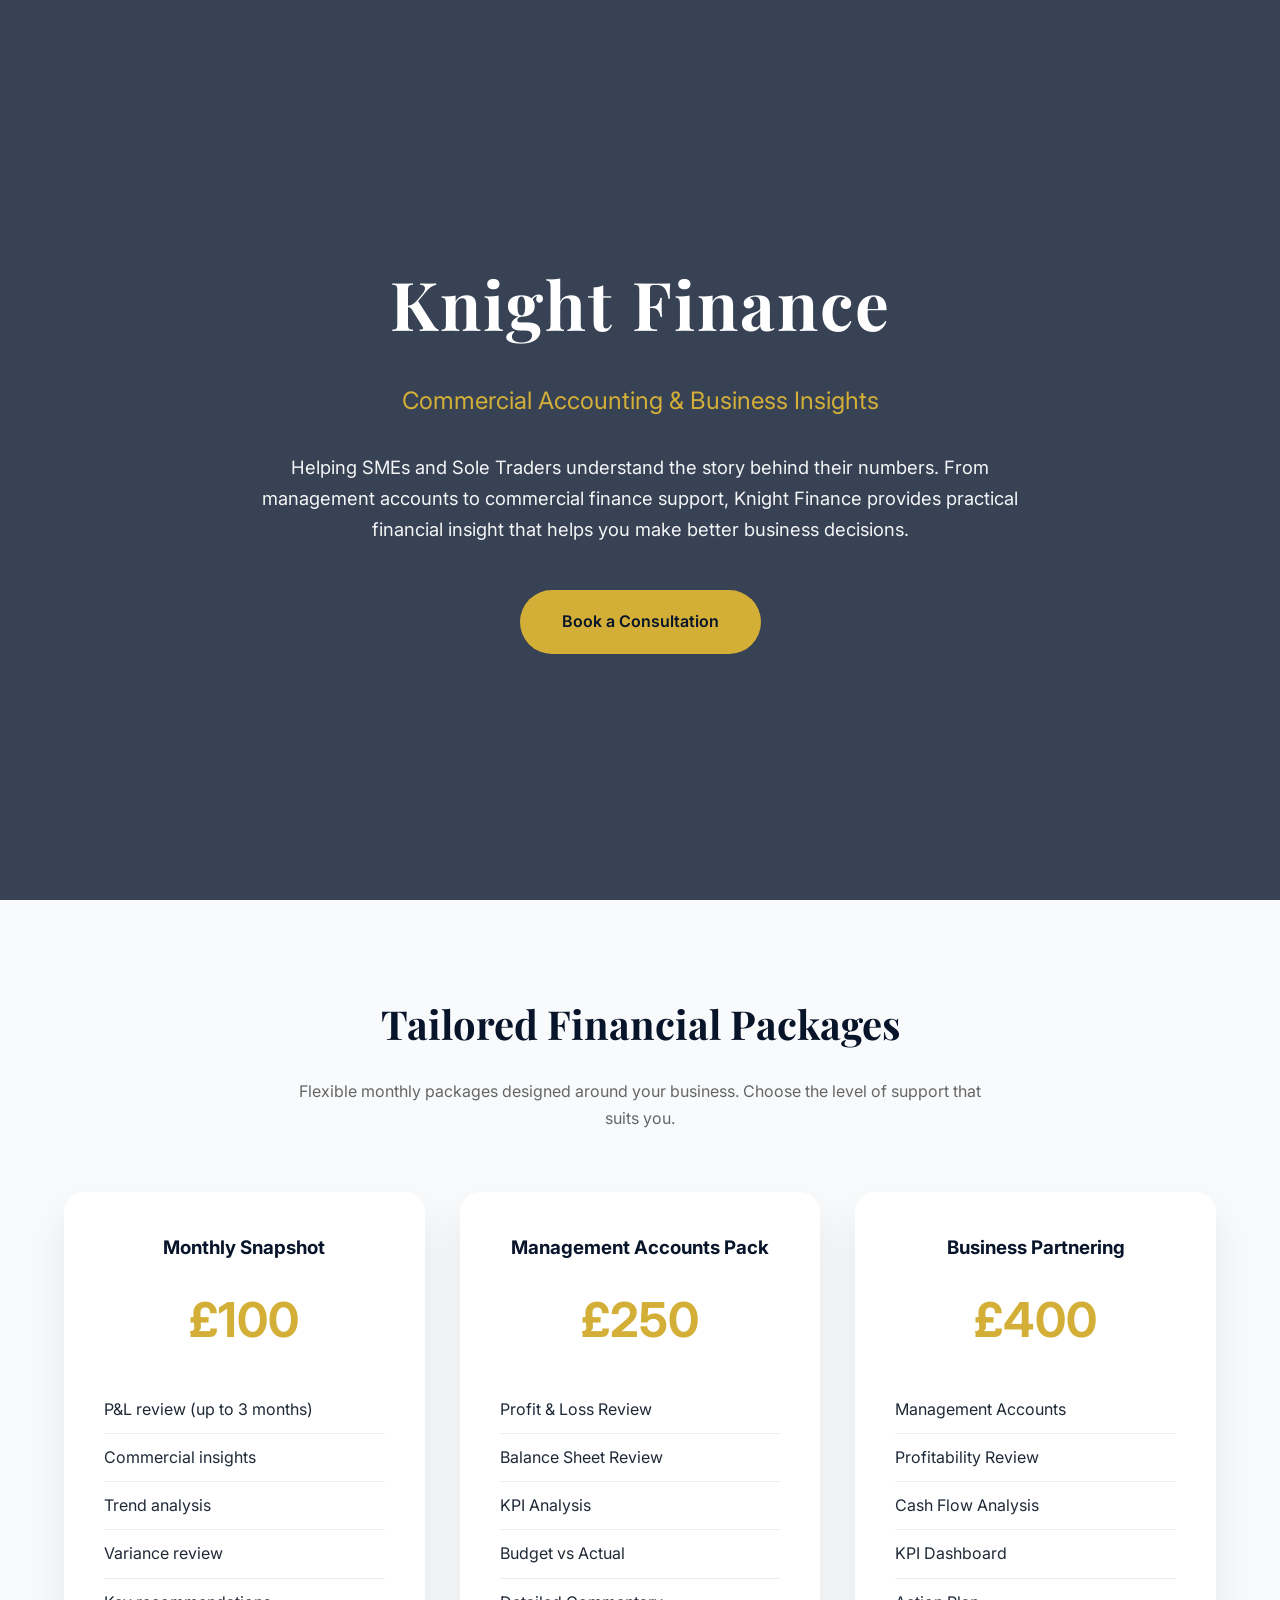
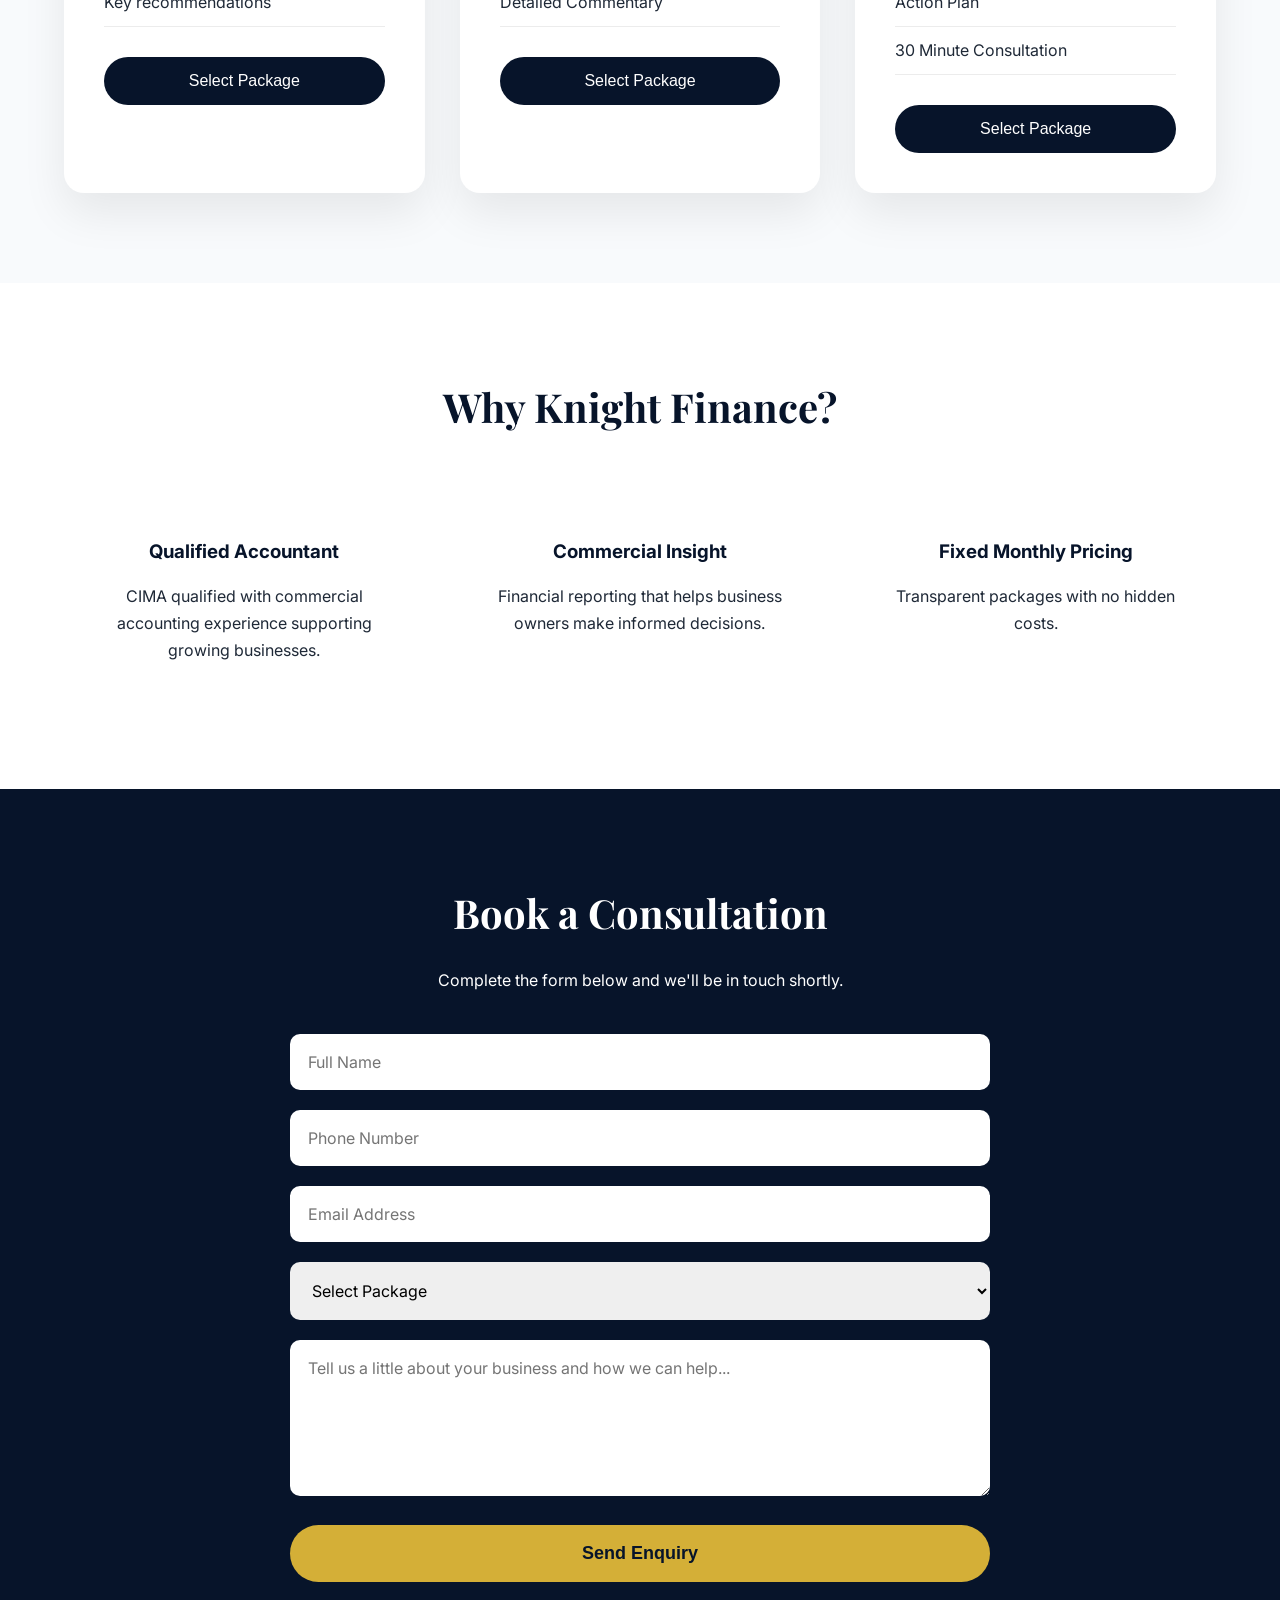
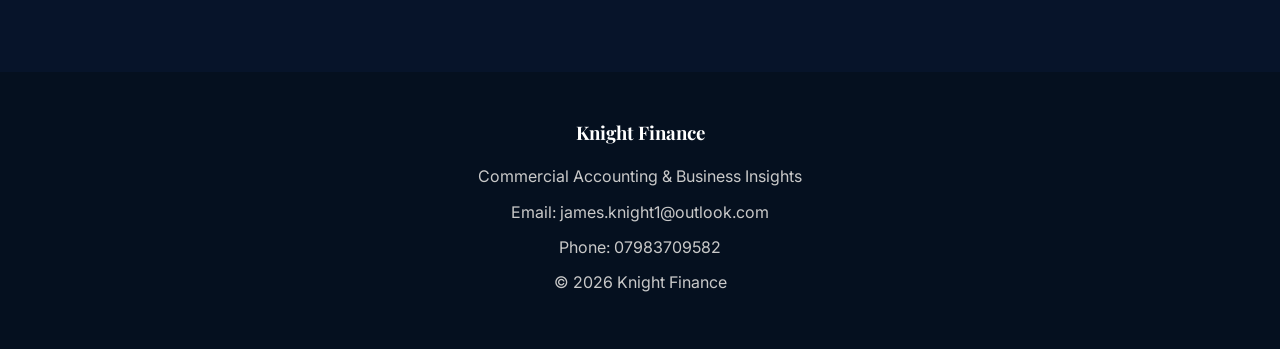
==== index.html @ 29761f83 "Add files via upload" ====
<!DOCTYPE html>
<html lang="en">
<head>

    <meta charset="UTF-8">
    <meta name="viewport" content="width=device-width, initial-scale=1.0">

    <title>Knight Finance | Commercial Accounting & Business Insights</title>

    <meta name="description" content="Commercial accounting, management accounts and business partnering services for SMEs and sole traders.">

    <link rel="stylesheet" href="style.css">

    <!-- Google Fonts -->
    <link rel="preconnect" href="https://fonts.googleapis.com">
    <link rel="preconnect" href="https://fonts.gstatic.com" crossorigin>

    <link href="https://fonts.googleapis.com/css2?family=Playfair+Display:wght@500;600;700&family=Inter:wght@300;400;500;600&display=swap" rel="stylesheet">

</head>

<body>

<!-- ================= HERO ================= -->

<header class="hero">

    <div class="hero-overlay">

        <div class="container">

            <h1>Knight Finance</h1>

            <p class="tagline">
                Commercial Accounting & Business Insights
            </p>

            <p class="intro">

                Helping SMEs and Sole Traders understand the story behind their numbers.

                From management accounts to commercial finance support,
                Knight Finance provides practical financial insight that
                helps you make better business decisions.

            </p>

            <a href="#contact" class="hero-button">
                Book a Consultation
            </a>

        </div>

    </div>

</header>

<!-- ================= SERVICES ================= -->

<section class="services">

    <div class="container">

        <h2>Tailored Financial Packages</h2>

        <p class="section-text">

            Flexible monthly packages designed around your business.

            Choose the level of support that suits you.

        </p>

        <div class="cards">

            <!-- CARD 1 -->

            <div class="card">

                <h3>Monthly Snapshot</h3>

                <div class="price">£100</div>

                <ul>

                    <li>P&L review (up to 3 months)</li>
                    <li>Commercial insights</li>
                    <li>Trend analysis</li>
                    <li>Variance review</li>
                    <li>Key recommendations</li>

                </ul>

                <button onclick="selectPackage('Monthly Snapshot')">
                    Select Package
                </button>

            </div>

            <!-- CARD 2 -->

            <div class="card">

                <h3>Management Accounts Pack</h3>

                <div class="price">£250</div>

                <ul>

                    <li>Profit & Loss Review</li>
                    <li>Balance Sheet Review</li>
                    <li>KPI Analysis</li>
                    <li>Budget vs Actual</li>
                    <li>Detailed Commentary</li>

                </ul>

                <button onclick="selectPackage('Management Accounts Pack')">
                    Select Package
                </button>

            </div>

            <!-- CARD 3 -->

            <div class="card">

                <h3>Business Partnering</h3>

                <div class="price">£400</div>

                <ul>

                    <li>Management Accounts</li>
                    <li>Profitability Review</li>
                    <li>Cash Flow Analysis</li>
                    <li>KPI Dashboard</li>
                    <li>Action Plan</li>
                    <li>30 Minute Consultation</li>

                </ul>

                <button onclick="selectPackage('Business Partnering')">
                    Select Package
                </button>

            </div>

        </div>

    </div>

</section>

<!-- ================= ABOUT ================= -->

<section class="about">

    <div class="container">

        <h2>Why Knight Finance?</h2>

        <div class="features">

            <div class="feature">

                <h3>Qualified Accountant</h3>

                <p>
                    CIMA qualified with commercial accounting experience supporting growing businesses.
                </p>

            </div>

            <div class="feature">

                <h3>Commercial Insight</h3>

                <p>
                    Financial reporting that helps business owners make informed decisions.
                </p>

            </div>

            <div class="feature">

                <h3>Fixed Monthly Pricing</h3>

                <p>
                    Transparent packages with no hidden costs.
                </p>

            </div>

        </div>

    </div>

</section>

<!-- ================= CONTACT ================= -->

<section id="contact" class="contact">

    <div class="container">

        <h2>Book a Consultation</h2>

        <p>
            Complete the form below and we'll be in touch shortly.
        </p>

        <form
            action="https://api.web3forms.com/submit"
            method="POST">

            <!-- Replace with your Web3Forms key -->

            <input
                type="hidden"
                name="access_key"
                value="YOUR_ACCESS_KEY">

            <input
                type="hidden"
                name="subject"
                value="New Knight Finance Enquiry">

            <input
                type="text"
                name="Name"
                placeholder="Full Name"
                required>

            <input
                type="tel"
                name="Phone"
                placeholder="Phone Number"
                required>

            <input
                type="email"
                name="Email"
                placeholder="Email Address"
                required>

            <select
                id="package"
                name="Package"
                required>

                <option value="">Select Package</option>

                <option>Monthly Snapshot</option>

                <option>Management Accounts Pack</option>

                <option>Business Partnering</option>

            </select>

            <textarea

                name="Comments"

                rows="6"

                placeholder="Tell us a little about your business and how we can help..."></textarea>

            <button type="submit">

                Send Enquiry

            </button>

        </form>

    </div>

</section>

<!-- ================= FOOTER ================= -->

<footer>

    <div class="container">

        <h3>Knight Finance</h3>

        <p>Commercial Accounting & Business Insights</p>

        <p>

            Email:
            james.knight1@outlook.com

        </p>

        <p>

            Phone:
            07983709582

        </p>

        <p>

            © 2026 Knight Finance

        </p>

    </div>

</footer>

<script src="script.js"></script>

</body>

</html>
---- style.css ----
/* ===========================
   KNIGHT FINANCE
=========================== */

*{
    margin:0;
    padding:0;
    box-sizing:border-box;
}

html{
    scroll-behavior:smooth;
}

body{

    font-family:'Inter',sans-serif;
    color:#1f2937;
    background:#f8fafc;
    line-height:1.7;

}

.container{

    width:90%;
    max-width:1200px;
    margin:auto;

}

/* ===========================
   HERO
=========================== */

.hero{

    height:100vh;

    background:
        linear-gradient(rgba(7,20,42,.80),rgba(7,20,42,.80)),
        url("https://images.unsplash.com/photo-1554224155-6726b3ff858f?auto=format&fit=crop&w=1800&q=80");

    background-size:cover;
    background-position:center;

    display:flex;
    align-items:center;
    justify-content:center;

    text-align:center;

    color:white;

}

.hero-overlay{

    width:100%;

}

.hero h1{

    font-family:'Playfair Display',serif;

    font-size:4.2rem;

    margin-bottom:20px;

    letter-spacing:2px;

}

.tagline{

    font-size:1.5rem;

    color:#d4af37;

    margin-bottom:30px;

}

.intro{

    max-width:760px;

    margin:auto;

    font-size:1.15rem;

    margin-bottom:45px;

    opacity:.95;

}

.hero-button{

    display:inline-block;

    padding:18px 42px;

    text-decoration:none;

    background:#d4af37;

    color:#07142a;

    font-weight:600;

    border-radius:50px;

    transition:.3s;

}

.hero-button:hover{

    transform:translateY(-4px);

    background:white;

}

/* ===========================
   SECTIONS
=========================== */

section{

    padding:90px 0;

}

section h2{

    text-align:center;

    font-family:'Playfair Display',serif;

    font-size:2.5rem;

    color:#07142a;

    margin-bottom:20px;

}

.section-text{

    max-width:700px;

    margin:auto;

    text-align:center;

    margin-bottom:60px;

    color:#666;

}

/* ===========================
   CARDS
=========================== */

.cards{

    display:grid;

    grid-template-columns:repeat(auto-fit,minmax(300px,1fr));

    gap:35px;

}

.card{

    background:white;

    padding:40px;

    border-radius:20px;

    box-shadow:0 20px 45px rgba(0,0,0,.08);

    transition:.35s;

}

.card:hover{

    transform:translateY(-10px);

}

.card h3{

    text-align:center;

    margin-bottom:15px;

    color:#07142a;

}

.price{

    text-align:center;

    color:#d4af37;

    font-size:3rem;

    font-weight:bold;

    margin-bottom:25px;

}

.card ul{

    list-style:none;

}

.card li{

    padding:10px 0;

    border-bottom:1px solid #ececec;

}

.card button{

    width:100%;

    margin-top:30px;

    padding:15px;

    border:none;

    border-radius:50px;

    cursor:pointer;

    background:#07142a;

    color:white;

    font-size:16px;

    transition:.3s;

}

.card button:hover{

    background:#d4af37;

    color:#07142a;

}

/* ===========================
   ABOUT
=========================== */

.about{

    background:white;

}

.features{

    display:grid;

    grid-template-columns:repeat(auto-fit,minmax(250px,1fr));

    gap:35px;

    margin-top:60px;

}

.feature{

    text-align:center;

    padding:35px;

}

.feature h3{

    color:#07142a;

    margin-bottom:15px;

}

/* ===========================
   CONTACT
=========================== */

.contact{

    background:#07142a;

    color:white;

}

.contact h2{

    color:white;

}

.contact p{

    text-align:center;

    margin-bottom:40px;

}

form{

    max-width:700px;

    margin:auto;

}

input,
select,
textarea{

    width:100%;

    padding:18px;

    margin-bottom:20px;

    border:none;

    border-radius:10px;

    font-size:16px;

    font-family:inherit;

}

textarea{

    resize:vertical;

}

form button{

    width:100%;

    padding:18px;

    background:#d4af37;

    color:#07142a;

    border:none;

    border-radius:50px;

    cursor:pointer;

    font-size:18px;

    font-weight:600;

    transition:.3s;

}

form button:hover{

    background:white;

}

/* ===========================
   FOOTER
=========================== */

footer{

    background:#05101f;

    color:white;

    text-align:center;

    padding:45px 20px;

}

footer h3{

    font-family:'Playfair Display',serif;

    margin-bottom:15px;

}

footer p{

    margin:8px 0;

    color:#c9c9c9;

}

/* ===========================
   ANIMATIONS
=========================== */
.card,
.feature {
    opacity: 0;
    transform: translateY(30px);
    transition: all 0.6s ease;
}

.card.visible,
.feature.visible {
    opacity: 1;
    transform: translateY(0);
}

.card,
.feature{

    animation:fadeUp .8s ease;

}

@keyframes fadeUp{

    from{

        opacity:0;

        transform:translateY(35px);

    }

    to{

        opacity:1;

        transform:translateY(0);

    }

}

/* ===========================
   RESPONSIVE
=========================== */

@media(max-width:768px){

.hero{

    height:auto;

    padding:120px 0;

}

.hero h1{

    font-size:2.8rem;

}

.tagline{

    font-size:1.2rem;

}

.intro{

    font-size:1rem;

}

section{

    padding:70px 0;

}

section h2{

    font-size:2rem;

}

.cards{

    grid-template-columns:1fr;

}

.features{

    grid-template-columns:1fr;

}

}
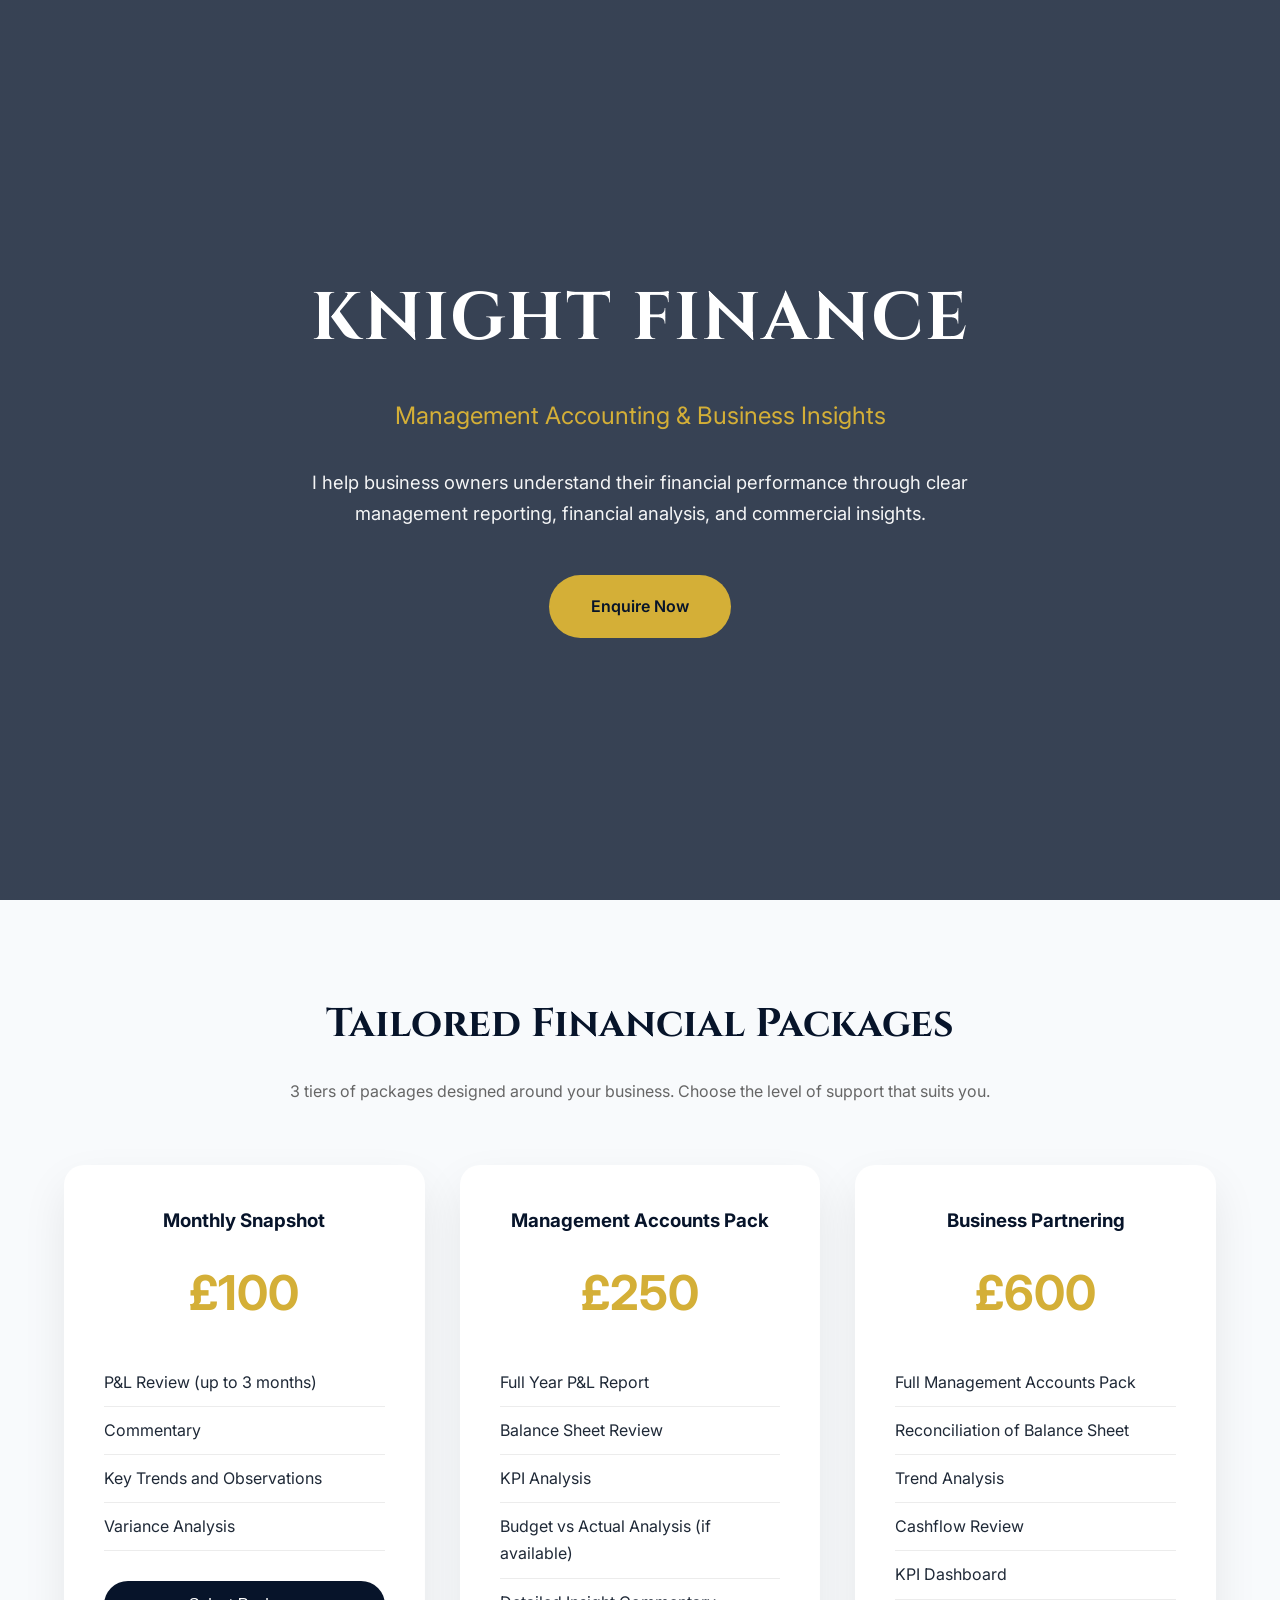
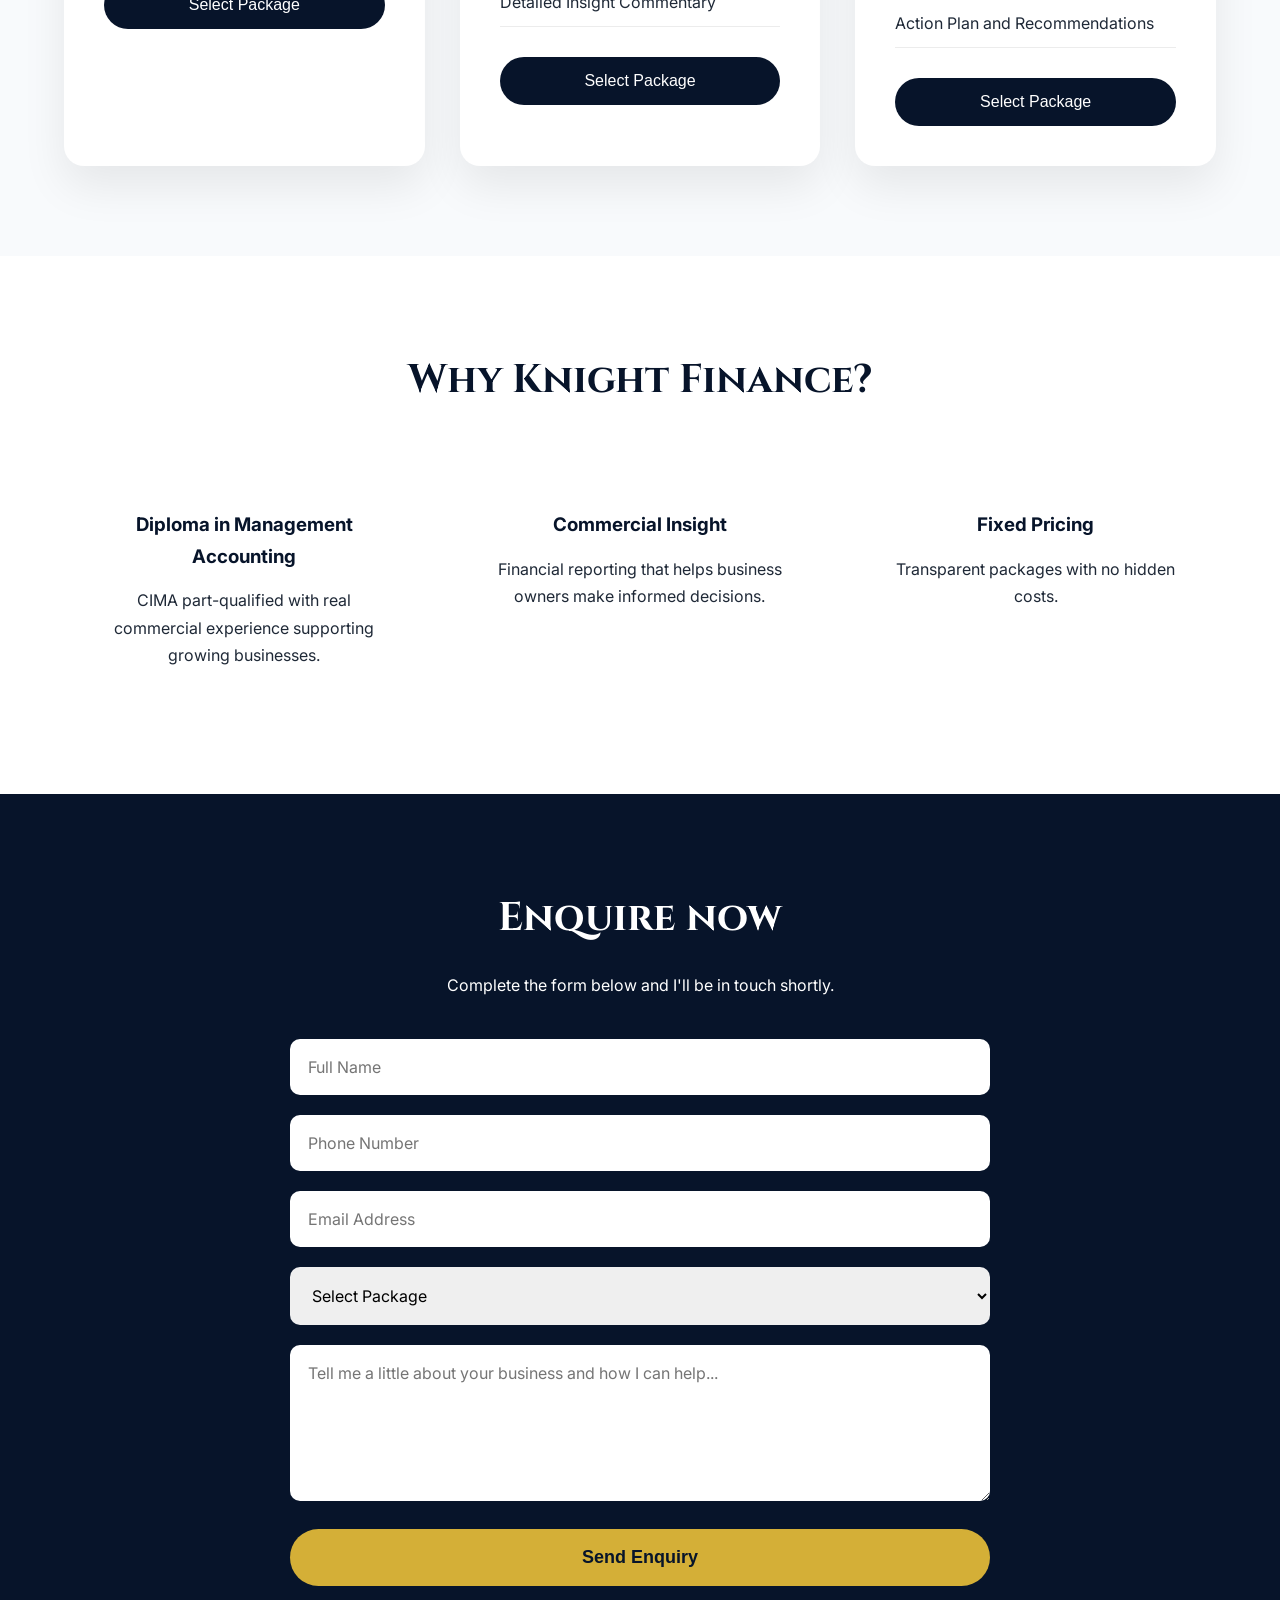
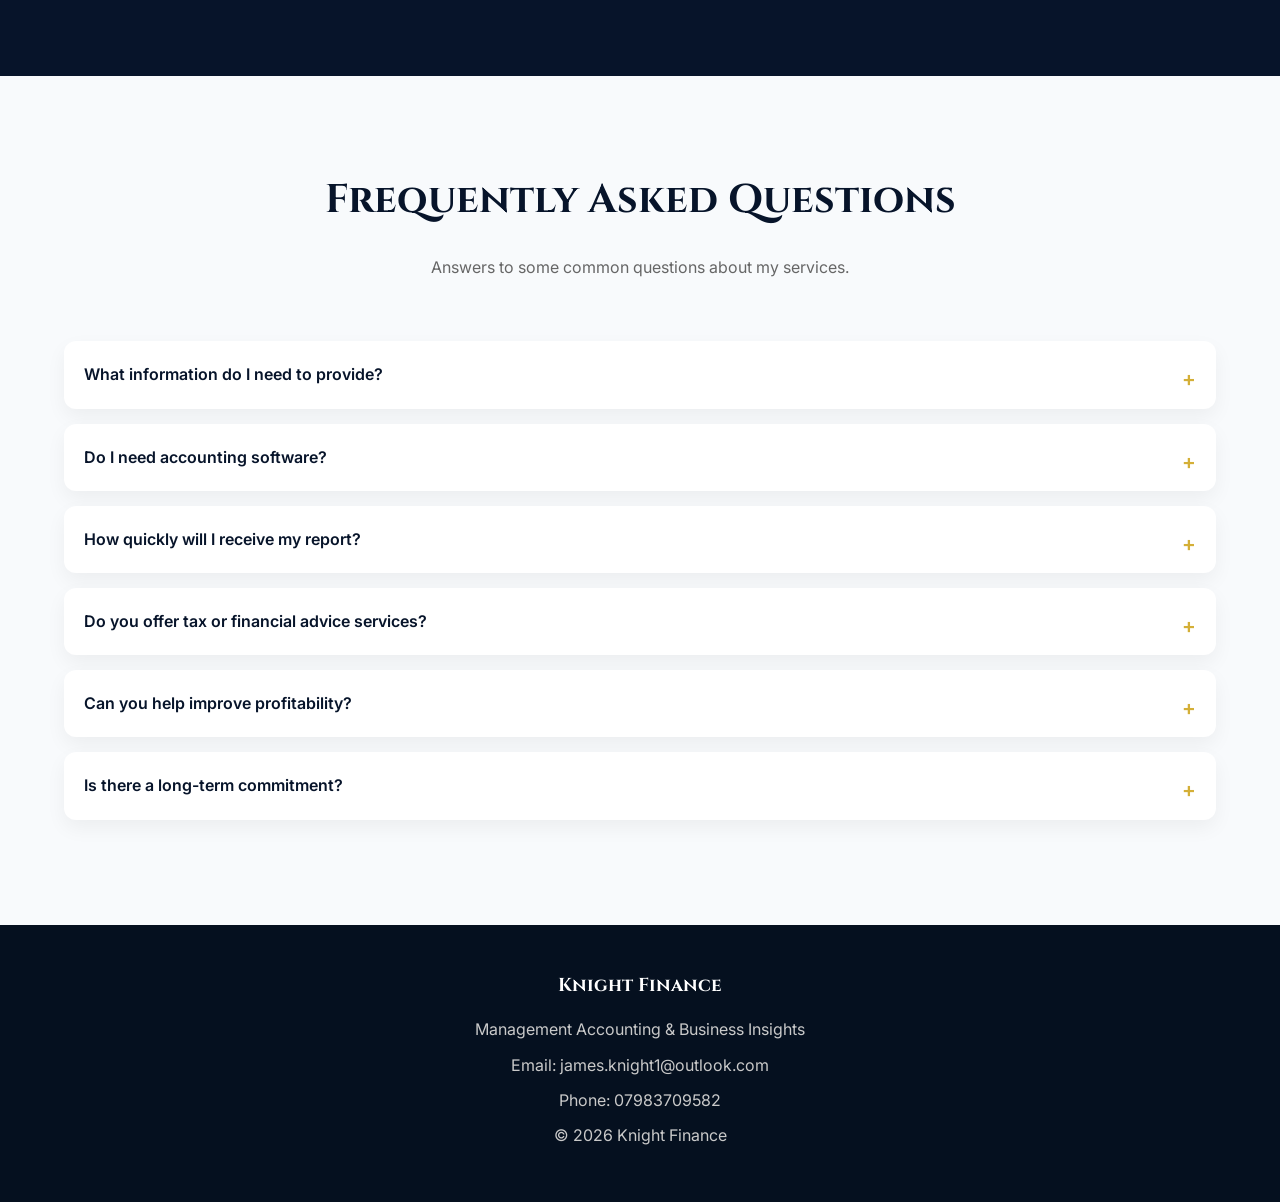
==== commit a28ff5e9: "Add files via upload" ====
--- a/index.html
+++ b/index.html
@@ -5,7 +5,7 @@
     <meta charset="UTF-8">
     <meta name="viewport" content="width=device-width, initial-scale=1.0">
 
-    <title>Knight Finance | Commercial Accounting & Business Insights</title>
+    <title>Knight Financial Performance | Management Accounting & Business Insights</title>
 
     <meta name="description" content="Commercial accounting, management accounts and business partnering services for SMEs and sole traders.">
 
@@ -15,7 +15,8 @@
     <link rel="preconnect" href="https://fonts.googleapis.com">
     <link rel="preconnect" href="https://fonts.gstatic.com" crossorigin>
 
-    <link href="https://fonts.googleapis.com/css2?family=Playfair+Display:wght@500;600;700&family=Inter:wght@300;400;500;600&display=swap" rel="stylesheet">
+    <link href="https://fonts.googleapis.com/css2?family=Cinzel:wght@400;500;600;700&family=Playfair+Display:wght@500;600;700&family=Inter:wght@300;400;500;600&display=swap" rel="stylesheet">
+
 
 </head>
 
@@ -29,24 +30,20 @@
 
         <div class="container">
 
-            <h1>Knight Finance</h1>
+            <h1>KNIGHT FINANCE</h1>
 
             <p class="tagline">
-                Commercial Accounting & Business Insights
+                Management Accounting & Business Insights
             </p>
 
             <p class="intro">
 
-                Helping SMEs and Sole Traders understand the story behind their numbers.
-
-                From management accounts to commercial finance support,
-                Knight Finance provides practical financial insight that
-                helps you make better business decisions.
+                I help business owners understand their financial performance through clear management reporting, financial analysis, and commercial insights.
 
             </p>
 
             <a href="#contact" class="hero-button">
-                Book a Consultation
+                Enquire Now
             </a>
 
         </div>
@@ -65,7 +62,7 @@
 
         <p class="section-text">
 
-            Flexible monthly packages designed around your business.
+            3 tiers of packages designed around your business.
 
             Choose the level of support that suits you.
 
@@ -83,12 +80,11 @@
 
                 <ul>
 
-                    <li>P&L review (up to 3 months)</li>
-                    <li>Commercial insights</li>
-                    <li>Trend analysis</li>
-                    <li>Variance review</li>
-                    <li>Key recommendations</li>
-
+                    <li>P&L Review (up to 3 months)</li>
+                    <li>Commentary</li>
+                    <li>Key Trends and Observations</li>
+                    <li>Variance Analysis</li>
+                  
                 </ul>
 
                 <button onclick="selectPackage('Monthly Snapshot')">
@@ -107,11 +103,11 @@
 
                 <ul>
 
-                    <li>Profit & Loss Review</li>
+                    <li>Full Year P&L Report</li>
                     <li>Balance Sheet Review</li>
                     <li>KPI Analysis</li>
-                    <li>Budget vs Actual</li>
-                    <li>Detailed Commentary</li>
+                    <li>Budget vs Actual Analysis (if available)</li>
+                    <li>Detailed Insight Commentary</li>
 
                 </ul>
 
@@ -127,17 +123,17 @@
 
                 <h3>Business Partnering</h3>
 
-                <div class="price">£400</div>
+                <div class="price">£600</div>
 
                 <ul>
 
-                    <li>Management Accounts</li>
-                    <li>Profitability Review</li>
-                    <li>Cash Flow Analysis</li>
+                    <li>Full Management Accounts Pack</li>
+                    <li>Reconciliation of Balance Sheet</li>
+                    <li>Trend Analysis</li>
+                    <li>Cashflow Review</li>
                     <li>KPI Dashboard</li>
-                    <li>Action Plan</li>
-                    <li>30 Minute Consultation</li>
-
+		    <li>Action Plan and Recommendations</li>
+                   
                 </ul>
 
                 <button onclick="selectPackage('Business Partnering')">
@@ -164,10 +160,10 @@
 
             <div class="feature">
 
-                <h3>Qualified Accountant</h3>
+                <h3>Diploma in Management Accounting</h3>
 
                 <p>
-                    CIMA qualified with commercial accounting experience supporting growing businesses.
+                    CIMA part-qualified with real commercial experience supporting growing businesses.
                 </p>
 
             </div>
@@ -184,7 +180,7 @@
 
             <div class="feature">
 
-                <h3>Fixed Monthly Pricing</h3>
+                <h3>Fixed Pricing</h3>
 
                 <p>
                     Transparent packages with no hidden costs.
@@ -204,81 +200,142 @@
 
     <div class="container">
 
-        <h2>Book a Consultation</h2>
+        <h2>Enquire now</h2>
 
         <p>
-            Complete the form below and we'll be in touch shortly.
-        </p>
-
-        <form
-            action="https://api.web3forms.com/submit"
-            method="POST">
-
-            <!-- Replace with your Web3Forms key -->
-
-            <input
-                type="hidden"
-                name="access_key"
-                value="YOUR_ACCESS_KEY">
-
-            <input
-                type="hidden"
-                name="subject"
-                value="New Knight Finance Enquiry">
-
-            <input
-                type="text"
-                name="Name"
-                placeholder="Full Name"
-                required>
-
-            <input
-                type="tel"
-                name="Phone"
-                placeholder="Phone Number"
-                required>
-
-            <input
-                type="email"
-                name="Email"
-                placeholder="Email Address"
-                required>
-
-            <select
-                id="package"
-                name="Package"
-                required>
-
-                <option value="">Select Package</option>
-
-                <option>Monthly Snapshot</option>
-
-                <option>Management Accounts Pack</option>
-
-                <option>Business Partnering</option>
-
-            </select>
-
-            <textarea
-
-                name="Comments"
-
-                rows="6"
-
-                placeholder="Tell us a little about your business and how we can help..."></textarea>
-
-            <button type="submit">
-
-                Send Enquiry
-
-            </button>
-
-        </form>
+            Complete the form below and I'll be in touch shortly.
+        </p>
+
+       <form
+    action="https://api.web3forms.com/submit"
+    method="POST">
+
+    <!-- Web3Forms Access Key -->
+    <input
+        type="hidden"
+        name="access_key"
+        value="9df2be06-7545-44ce-b2ca-515fc79d95dc">
+
+    <!-- Email Subject -->
+    <input
+        type="hidden"
+        name="subject"
+        value="New Knight Finance Enquiry">
+
+    <!-- Honeypot Spam Protection -->
+    <input
+        type="checkbox"
+        name="botcheck"
+        style="display: none;">
+
+    <input
+        type="text"
+        name="Name"
+        placeholder="Full Name"
+        required>
+
+    <input
+        type="tel"
+        name="Phone"
+        placeholder="Phone Number"
+        required>
+
+    <input
+        type="email"
+        name="Email"
+        placeholder="Email Address"
+        required>
+
+    <select
+        id="package"
+        name="Package"
+        required>
+
+        <option value="">Select Package</option>
+        <option value="Monthly Snapshot">Monthly Snapshot</option>
+        <option value="Management Accounts Pack">Management Accounts Pack</option>
+        <option value="Business Partnering">Business Partnering</option>
+
+    </select>
+
+    <textarea
+        name="Comments"
+        rows="6"
+        placeholder="Tell me a little about your business and how I can help..."
+        required></textarea>
+
+    <button type="submit">
+        Send Enquiry
+    </button>
+
+</form>
 
     </div>
 
 </section>
 
+<!-- ================= FAQ ================= -->
+
+<section class="faq">
+
+    <div class="container">
+
+        <h2>Frequently Asked Questions</h2>
+
+        <p class="section-text">
+            Answers to some common questions about my services.
+        </p>
+
+        <details class="faq-item">
+            <summary>What information do I need to provide?</summary>
+            <p>
+                Typically, I’ll require your profit and loss report, balance sheet,
+                and any supporting financial information available from your accounting software.
+            </p>
+        </details>
+
+        <details class="faq-item">
+            <summary>Do I need accounting software?</summary>
+            <p>
+                No. While reports from software such as Xero, QuickBooks, or Sage are helpful,
+                I can work with spreadsheets and other financial records where appropriate.
+            </p>
+        </details>
+
+        <details class="faq-item">
+            <summary>How quickly will I receive my report?</summary>
+            <p>
+                Most reports are completed within 3–5 working days of receiving the required information.
+                More detailed engagements may take longer depending on complexity.
+            </p>
+        </details>
+
+        <details class="faq-item">
+            <summary>Do you offer tax or financial advice services?</summary>
+            <p>
+                No. I purely provide you with a clear representation of your performance. I present my findings and identify areas of improvement.
+            </p>
+        </details>
+
+        <details class="faq-item">
+            <summary>Can you help improve profitability?</summary>
+            <p>
+                Yes. My analysis focuses on identifying trends, cost drivers,
+                performance issues, and opportunities to improve financial results.
+            </p>
+        </details>
+
+        <details class="faq-item">
+            <summary>Is there a long-term commitment?</summary>
+            <p>
+                No. You can purchase a one-off package or discuss ongoing support depending on your business needs.
+            </p>
+        </details>
+
+    </div>
+
+</section>
+
 <!-- ================= FOOTER ================= -->
 
 <footer>
@@ -287,7 +344,7 @@
 
         <h3>Knight Finance</h3>
 
-        <p>Commercial Accounting & Business Insights</p>
+        <p>Management Accounting & Business Insights</p>
 
         <p>
 
--- a/style.css
+++ b/style.css
@@ -62,7 +62,7 @@
 
 .hero h1{
 
-    font-family:'Playfair Display',serif;
+    font-family:'Cinzel',serif;
 
     font-size:4.2rem;
 
@@ -138,7 +138,7 @@
 
     text-align:center;
 
-    font-family:'Playfair Display',serif;
+    font-family:'Cinzel',serif;
 
     font-size:2.5rem;
 
@@ -412,7 +412,7 @@
 
 footer h3{
 
-    font-family:'Playfair Display',serif;
+    font-family:'Cinzel',serif;
 
     margin-bottom:15px;
 
@@ -470,6 +470,55 @@
 }
 
 /* ===========================
+   FAQ
+=========================== */
+
+.faq {
+    background: #f8fafc;
+}
+
+.faq-item {
+    background: white;
+    border-radius: 12px;
+    padding: 20px;
+    margin-bottom: 15px;
+    box-shadow: 0 8px 20px rgba(0,0,0,.05);
+    transition: all .3s ease;
+}
+
+.faq-item:hover {
+    transform: translateY(-2px);
+    box-shadow: 0 12px 25px rgba(0,0,0,.08);
+}
+
+.faq-item summary {
+    cursor: pointer;
+    font-weight: 600;
+    color: #07142a;
+    list-style: none;
+}
+
+.faq-item summary::-webkit-details-marker {
+    display: none;
+}
+
+.faq-item summary::after {
+    content: "+";
+    float: right;
+    font-size: 1.3rem;
+    color: #d4af37;
+}
+
+.faq-item[open] summary::after {
+    content: "−";
+}
+
+.faq-item p {
+    margin-top: 15px;
+    color: #666;
+}
+
+/* ===========================
    RESPONSIVE
 =========================== */
 
@@ -525,4 +574,4 @@
 
 }
 
-}+}
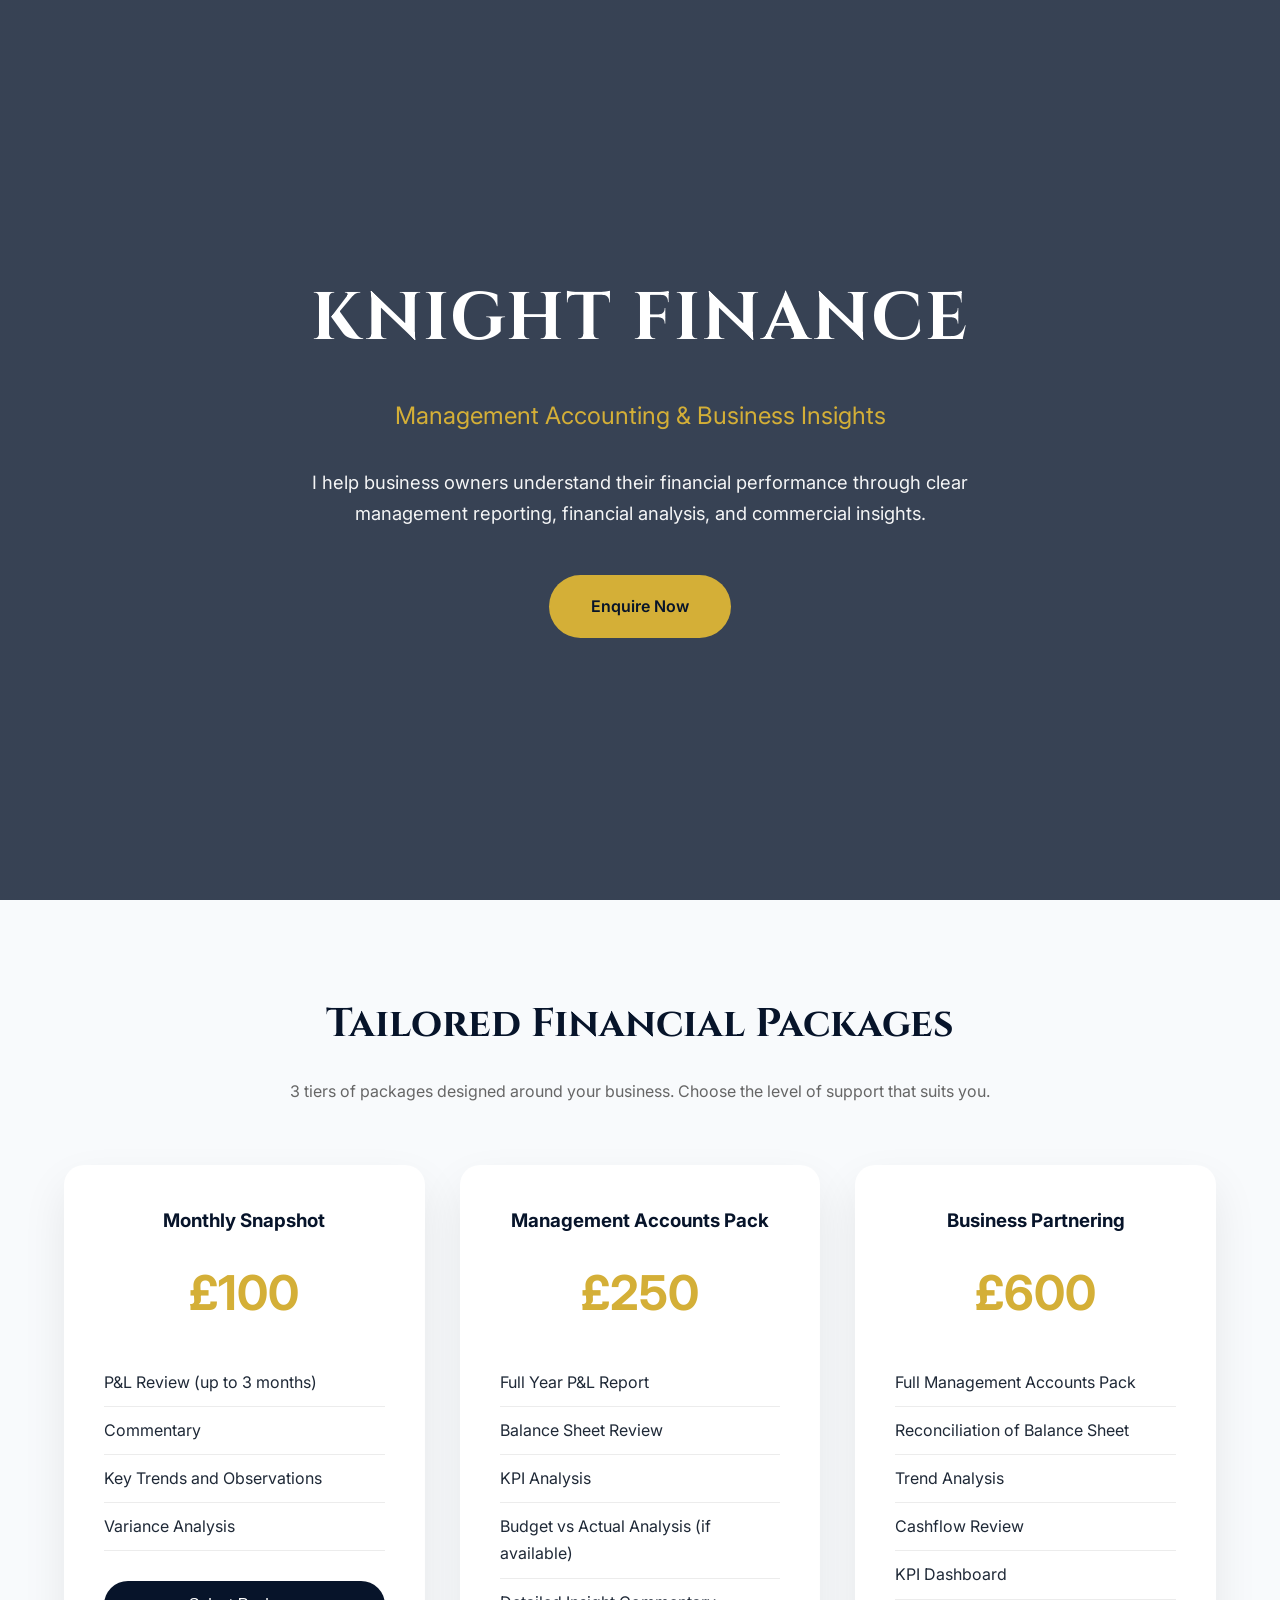
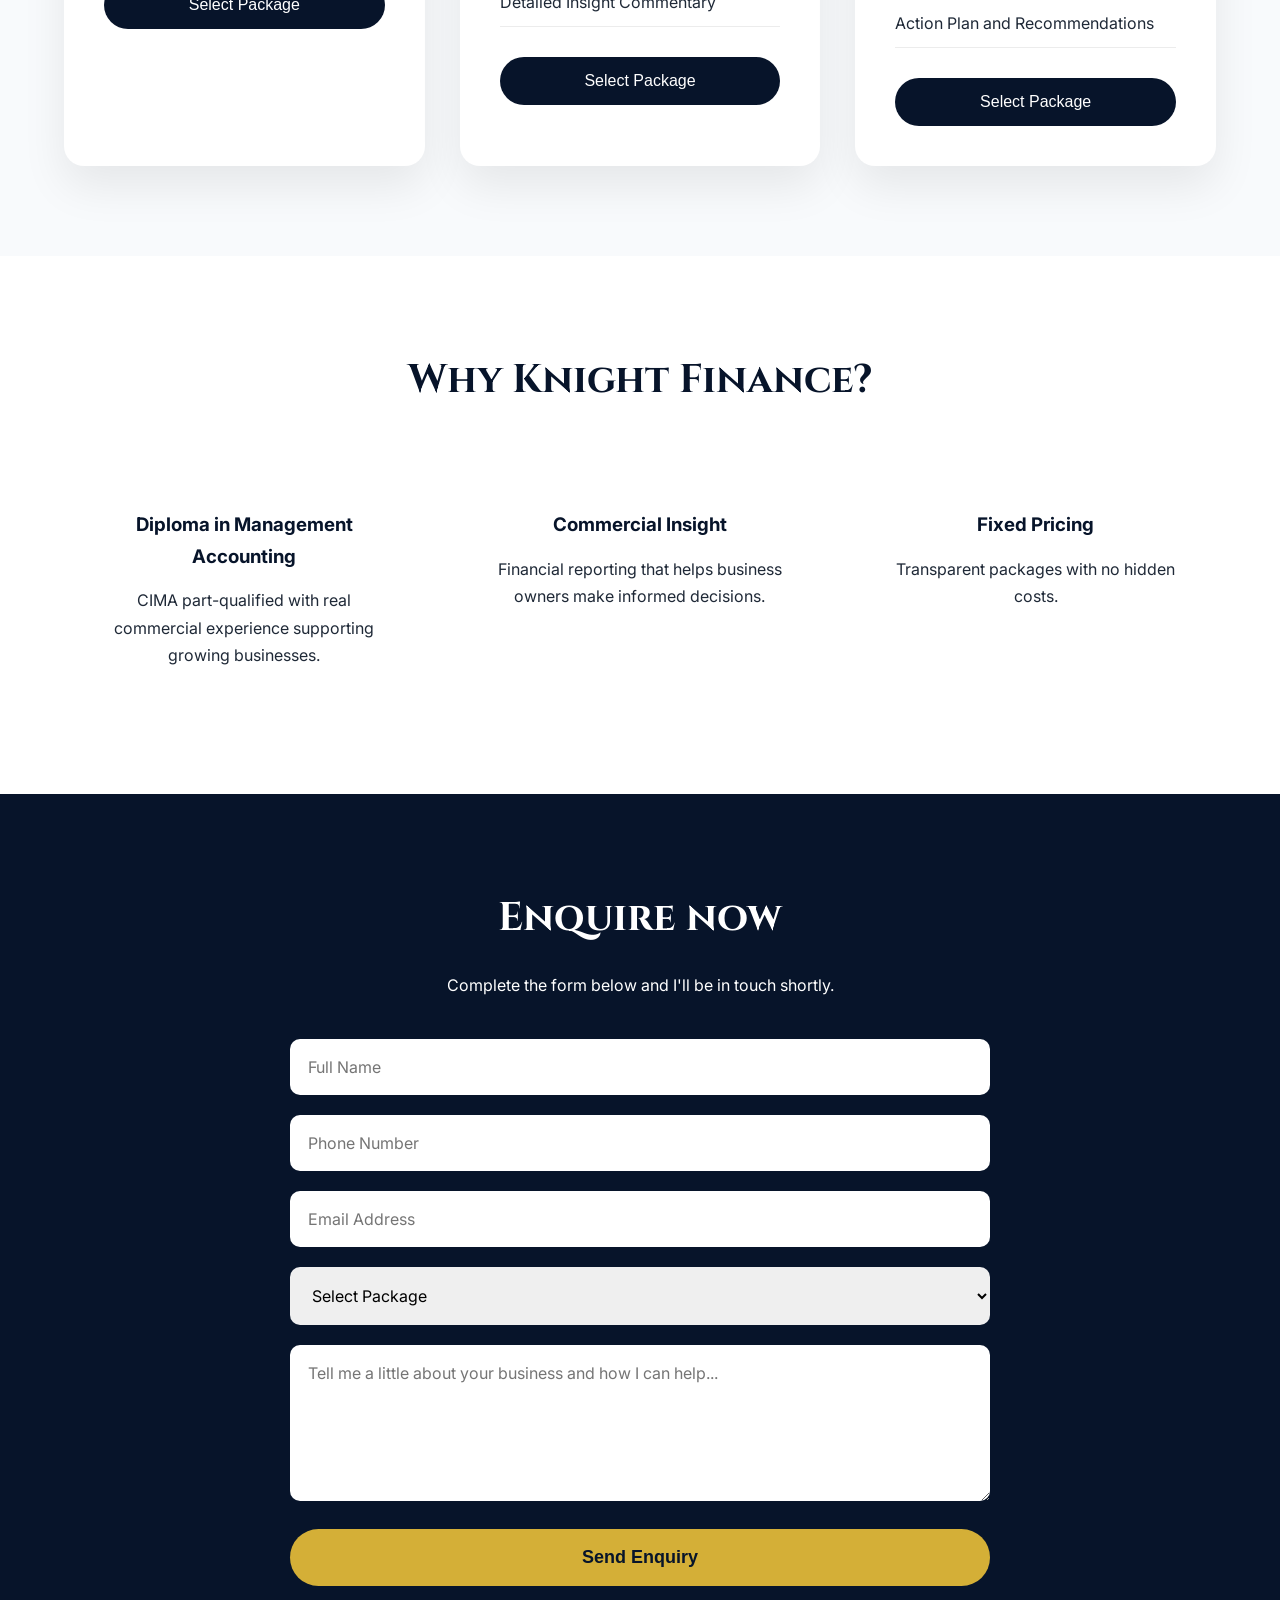
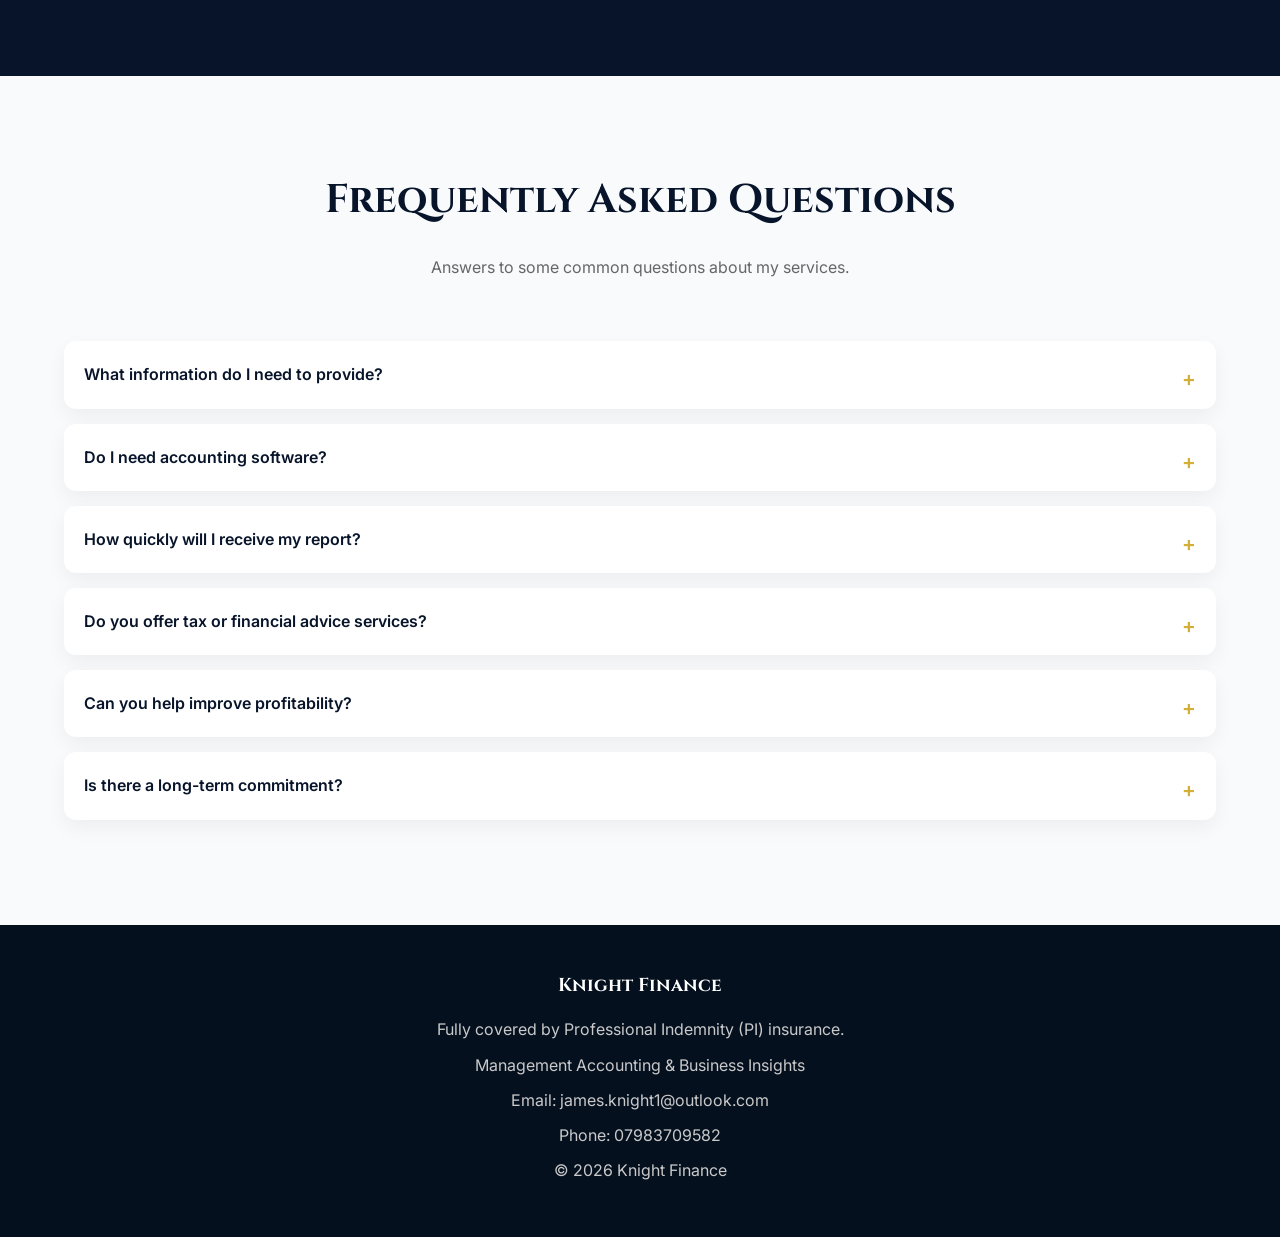
==== commit d01340ba: "Update index.html" ====
--- a/index.html
+++ b/index.html
@@ -344,6 +344,10 @@
 
         <h3>Knight Finance</h3>
 
+		<p class="footer-insurance">
+            Fully covered by Professional Indemnity (PI) insurance.
+        </p>
+
         <p>Management Accounting & Business Insights</p>
 
         <p>
@@ -374,4 +378,4 @@
 
 </body>
 
-</html>+</html>
